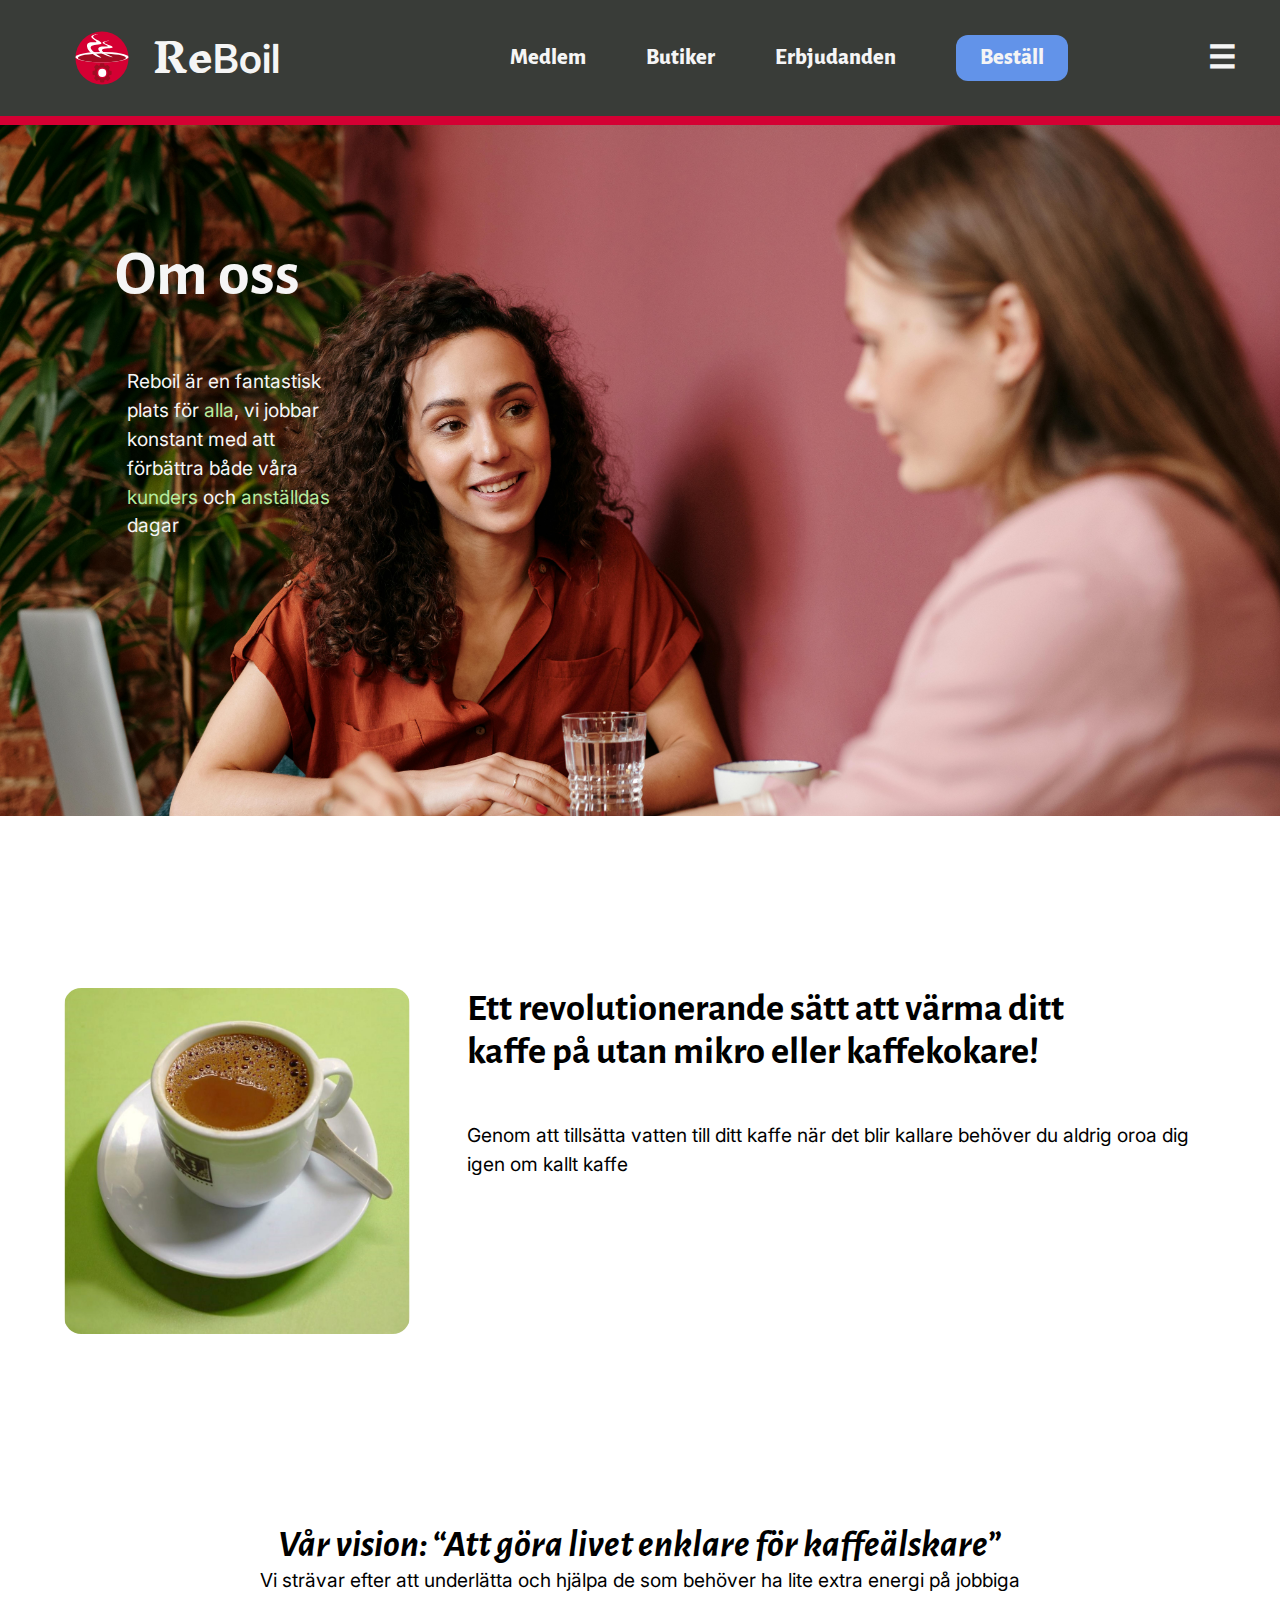
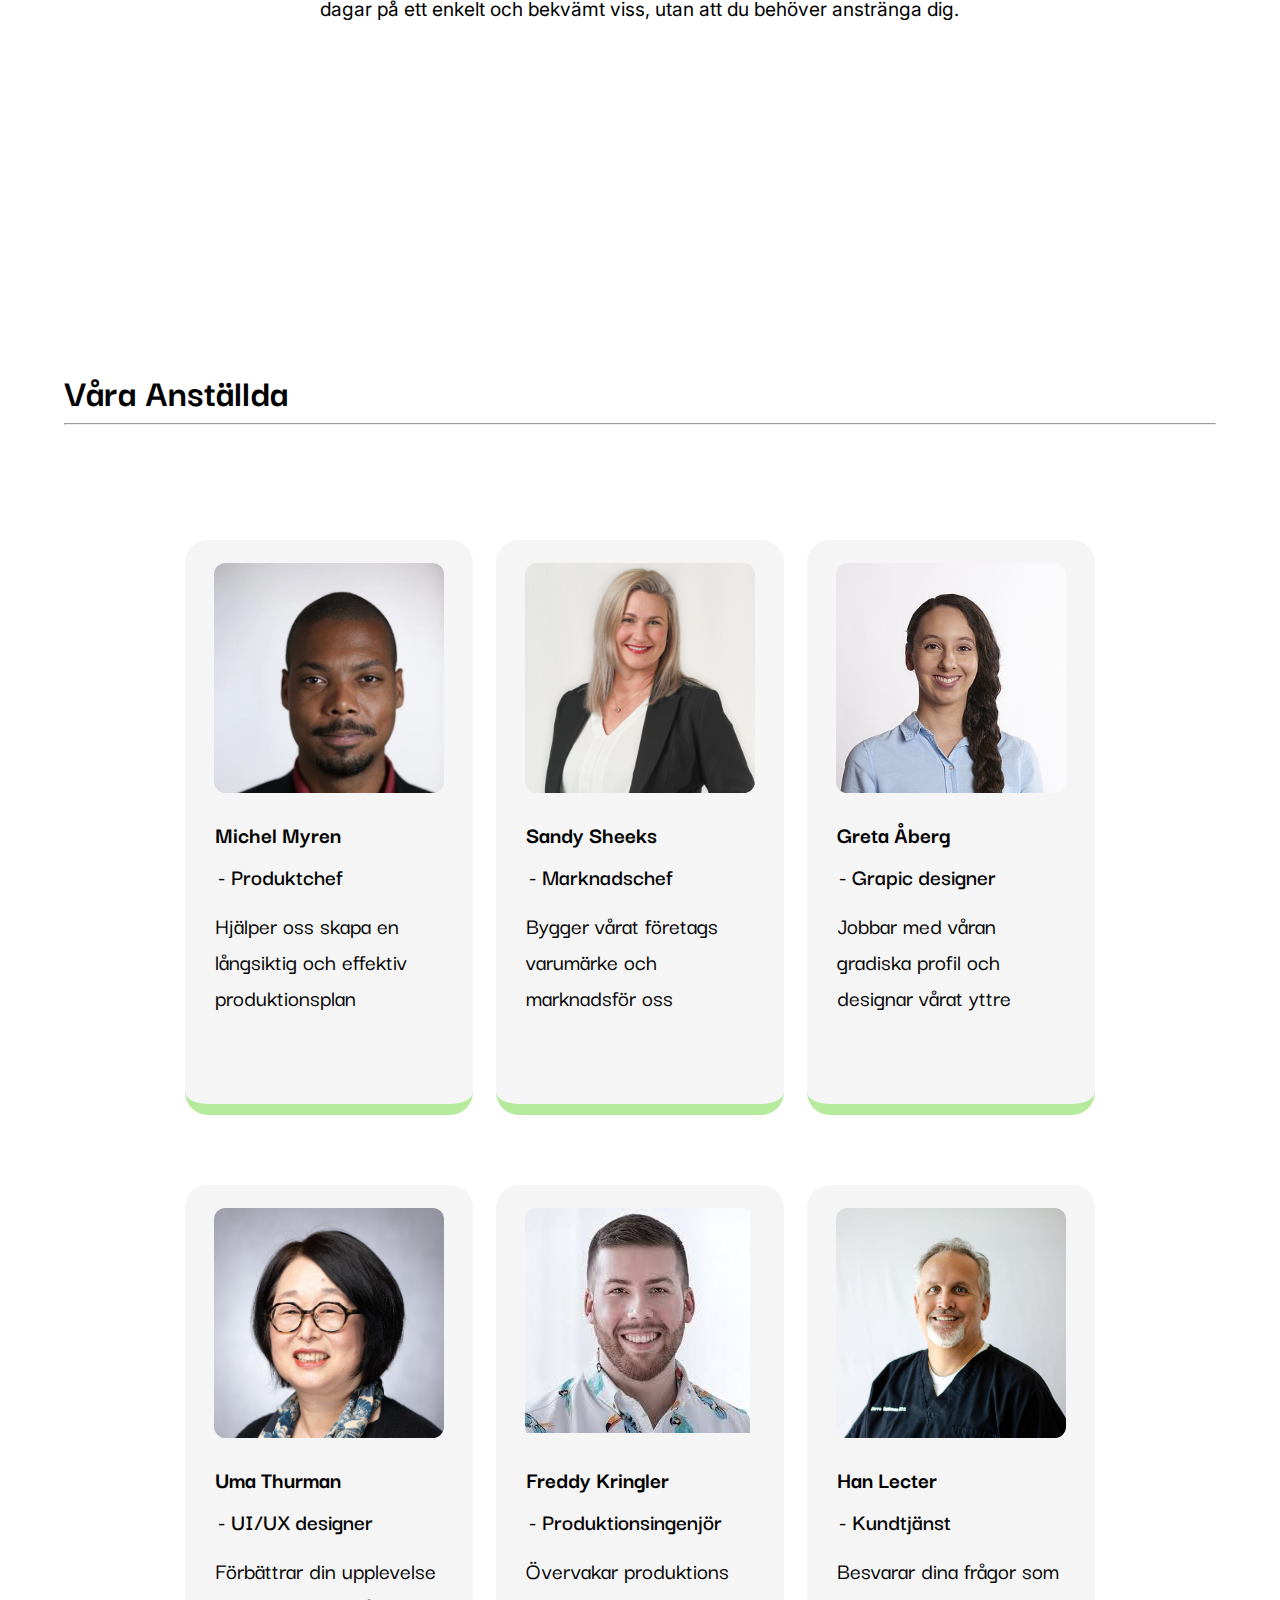
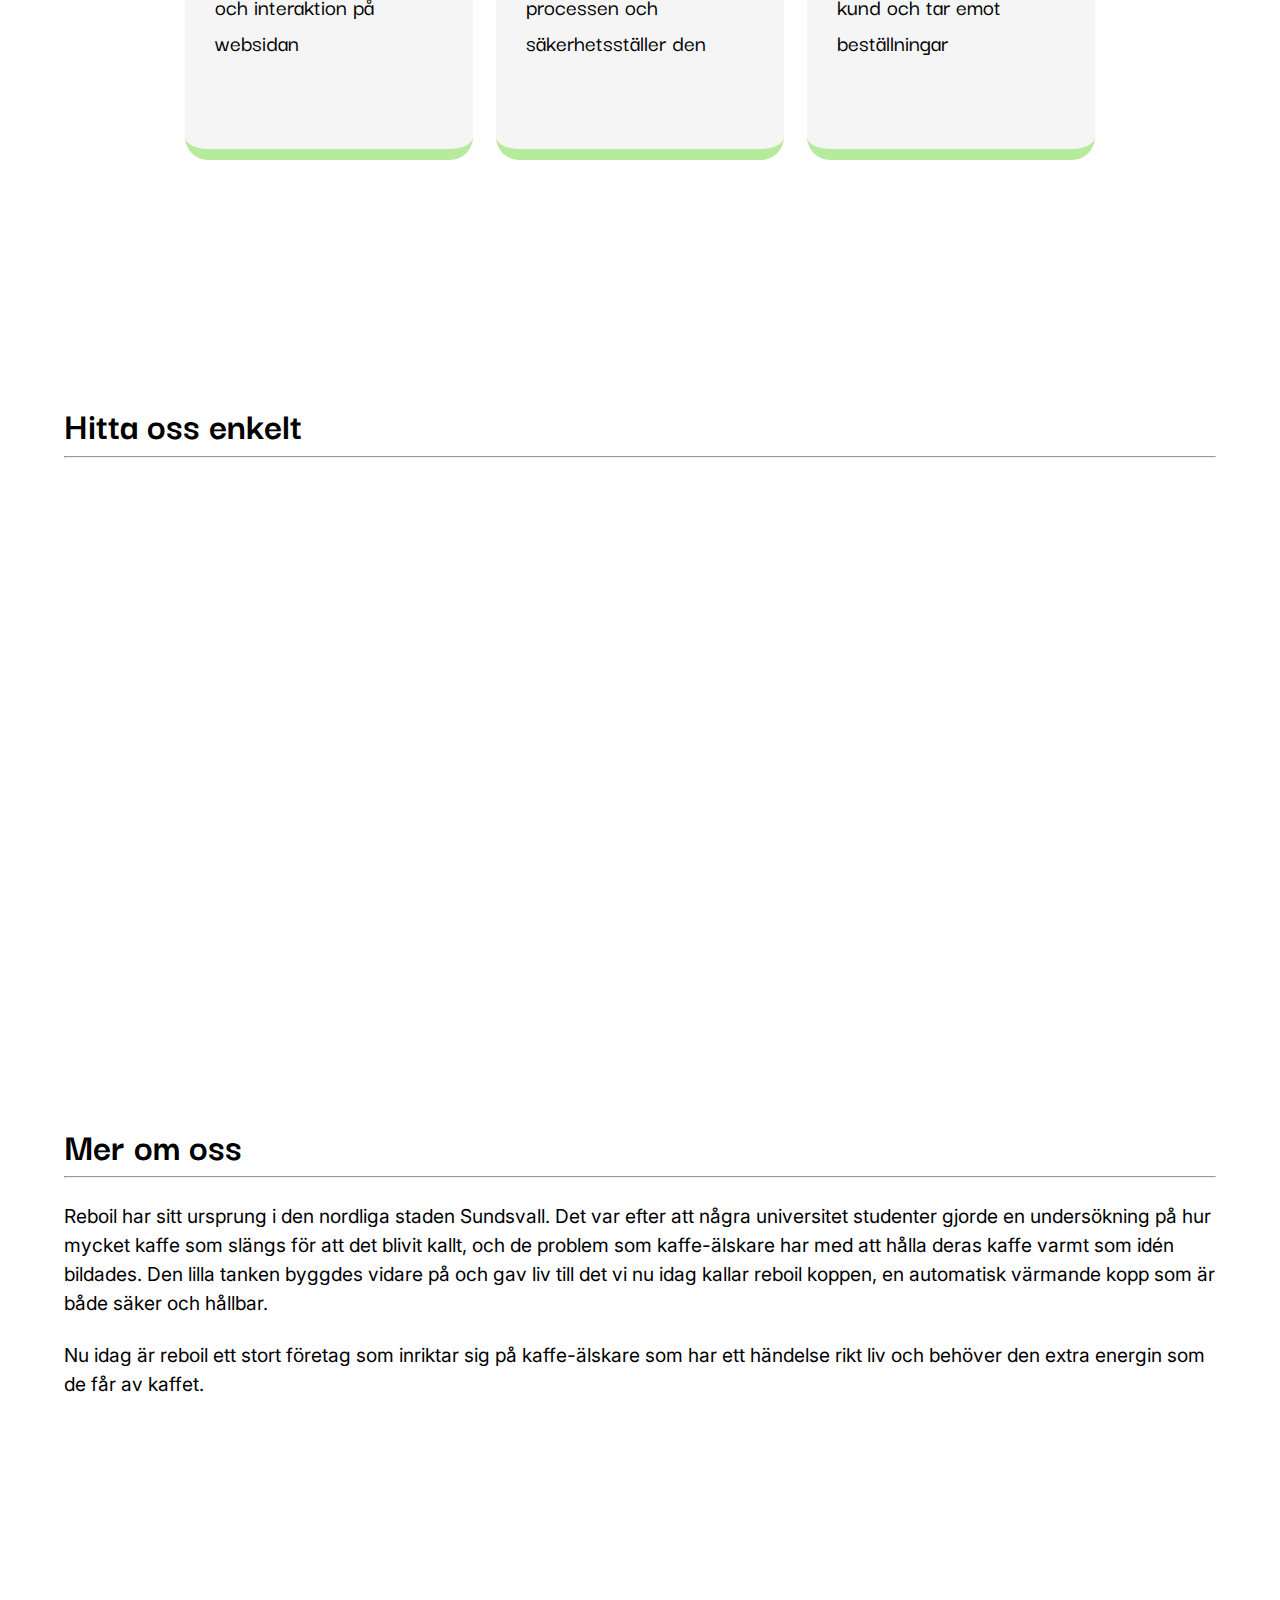
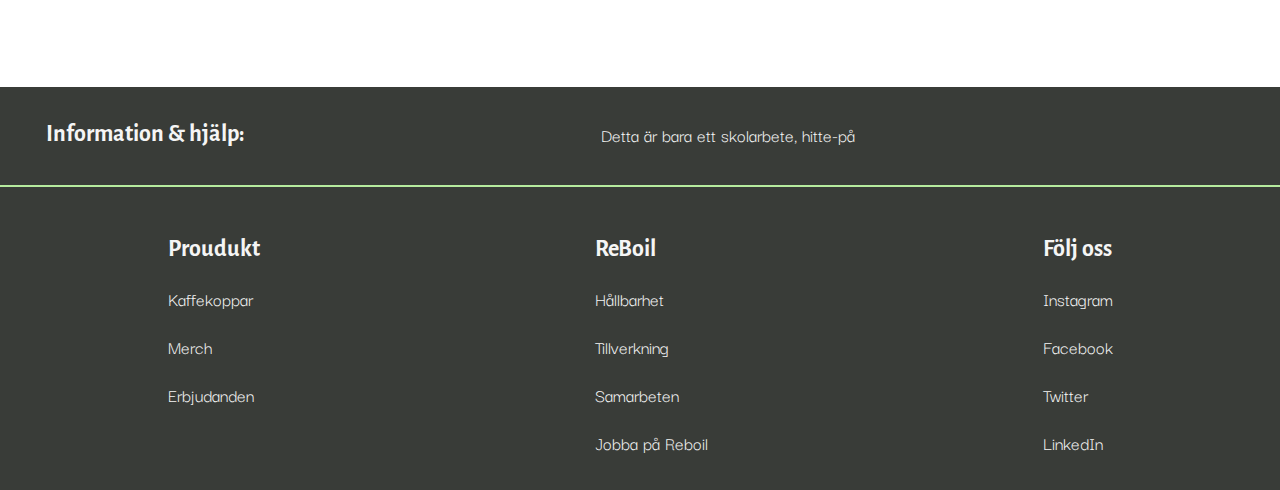
==== about.html @ 1cb710e5 "About, almost done" ====
<!DOCTYPE html>
<html lang="sv">
<head>
    <meta charset="UTF-8">
    <meta name="viewport" content="width=device-width, initial-scale=1.0">
    <title>Om - Reboil</title>
    <link rel="icon" href="images/reboil.logo.svg">
    
    <link rel="stylesheet" href="css/style.css">
    <link rel="stylesheet" href="css/reset.css">
    <link rel="stylesheet" href="css/styleAbout.css">

    <link rel="preconnect" href="https://fonts.googleapis.com">
    <link rel="preconnect" href="https://fonts.gstatic.com" crossorigin>
    <link href="https://fonts.googleapis.com/css2?family=Alegreya+Sans:wght@400;500;700;800&family=Darker+Grotesque:wght@300..900&family=Inknut+Antiqua:wght@400;500;600;700;800;900&family=Inter:ital,opsz,wght@0,14..32,100..900;1,14..32,100..900&display=swap" rel="stylesheet">

</head>

<body>

    <div id="sidenav" class="sideNav">
        <a style="margin: 0; background-color: inherit; border: none; padding-right: 0;" href="javascript:void(0)" class="closebtn"
        onclick="closeNav()">&times;</a>

        <a href="about.html">Om</a>
        <a href="#">Medlem</a>
        <a href="#">Butiker</a>
        <a href="#">Erbjudanden</a>
        <a href="grafikProfile.html">Grafisk profil</a>
        <a href="#">Github</a>
    </div>

    <div id="bodyContent">

        <header>
            <nav>
                <div class="navbar">
                    <a href="index.html">
                        <div class="brand">
                            <img class="logo" src="images/reboil.logo.svg" alt="logo">
                            <div class="brand-text">
                                <p class="first-brand">Re</p>
                                <p class="second-brand">Boil</p>
                            </div>
                        </div>
                    </a>
                    <div class="nav">
                        <ul class="nav-list">
                            <li id="button" >
                                <a href="#">Medlem</a>
                            </li>
                            </li>
                            <li id="button">
                                <a href="#">Butiker</a>
                            </li>
                            <li id="button">
                                <a href="#">Erbjudanden</a>
                            </li>
                            <li  class = "call-for-action">
                                <a href="#">Beställ</a>
                            </li>
                                <span  class="hamburger" onclick="openNav()">☰</span>
                        </ul>
                    </div>
                </div>
            </nav>
        </header>
        <div class="about-hero">
            <div class="content">
                <h1>Om oss</h1>
                <p>Reboil är en fantastisk plats för <span>alla</span>, vi jobbar konstant med att förbättra både våra <span>kunders</span> och <span>anställdas</span> dagar</p>
            </div>
        </div>
        <main>
            <div class="first-box">
                <img src="images/a-cup-of-coffee-on-a-saucer.jpg" alt="green-cup">
                <div class="text">
                    <h1>Ett revolutionerande sätt att värma ditt kaffe på utan mikro eller kaffekokare!</h3>
                    <p>Genom att tillsätta vatten till ditt kaffe när det blir kallare behöver du aldrig oroa dig igen om kallt kaffe</p>
                </div>
            </div>
            <div class="vision">
                <h1><i>Vår vision:  “Att göra livet enklare för kaffeälskare”</i></h3>
                <p>Vi strävar efter att underlätta och hjälpa de som behöver ha lite extra energi på jobbiga dagar på ett enkelt och bekvämt viss, utan att du behöver anstränga dig.</p>
            </div>
            <div>
                <h2>Våra Anställda</h3>
                <hr>
                <div  class="cards">
                    <div class="row_one">
                        <div class="card">
                            <div class="image">
                                <img src="images/man-headshot-2.webp" alt="https://encrypted-tbn0.gstatic.com/images?q=tbn:ANd9GcROBXGkGY0OAPrsIO7DfJ2V6NmvfLCjQ-GbMQ&s">
                            </div>
                            <p class="name"><b>Michel Myren</b></p>
                            <p class="roll">- Produktchef</p>
                            <p>Hjälper oss skapa en långsiktig och effektiv produktionsplan</p>
                        </div>
                        <div class="card">
                            <div class="image">
                                <img src="images/person-headshot-2.jpg" alt="https://images.squarespace-cdn.com/content/v1/5dc5af1ad55ff401764113e5/1625854773378-QRZ61SEQ5XHWVGUWQWJQ/DSC_9429_HR.jpg">
                            </div>
                            <p class="name"><b>Sandy Sheeks</b></p>
                            <p class="roll">- Marknadschef</p>
                            <p>Bygger vårat företags varumärke och marknadsför oss</p>
                        </div>
                        <div class="card">
                            <div class="image">
                                <img src="images/smiling-corporate-lady-executive.jpg" alt="https://encrypted-tbn0.gstatic.com/images?q=tbn:ANd9GcTwt_XyX2diEJX2bJWyrlTNoRmj9rad6Hz3jw&s">
                            </div>
                            <p class="name"><b>Greta Åberg</b></p>
                            <p class="roll">- Grapic designer</p>
                            <p>Jobbar med våran gradiska profil och designar vårat yttre</p>
                        </div>
                    </div>

                    <div class="row_two">
                        <div class="card">
                            <div class="image">
                                <img src="images/Emily-Murase-Headshot.jpeg" alt="https://www.google.com/url?sa=i&url=https%3A%2F%2Fjacl.org%2F2023-convention-workshops&psig=AOvVaw3XQvxloNkL2Y9PewbBGk3r&ust=1740662647990000&source=images&cd=vfe&opi=89978449&ved=0CBQQjRxqFwoTCKDbuOm34YsDFQAAAAAdAAAAABAE">
                            </div>
                            <p class="name"><b>Uma Thurman</b></p>
                            <p class="roll">- UI/UX designer</p>
                            <p>Förbättrar din upplevelse och interaktion på websidan</p>
                        </div>
                        <div class="card">
                            <div class="image">
                                <img src="images/headshot-man.jpg" alt="https://www.google.com/url?sa=i&url=https%3A%2F%2Fparakeeto.com%2Fblog%2Fresource-utilization-capacity-planning-for-marketing-agency-2%2F&psig=AOvVaw2TzJ4npzaL3rqphkR5uXH3&ust=1740662204462000&source=images&cd=vfe&opi=89978449&ved=0CBQQjRxqFwoTCLDg3p-34YsDFQAAAAAdAAAAABAE">
                            </div>
                            <p class="name"><b>Freddy Kringler</b></p>
                            <p class="roll">- Produktionsingenjör</p>
                            <p>Övervakar produktions processen och säkerhetsställer den</p>
                        </div>
                        <div class="card">
                            <div class="image">
                                <img src="images/Dr.-Huntsman-Headshot-Web.jpg" alt="https://www.google.com/url?sa=i&url=https%3A%2F%2Forthodana.com%2Four-practice%2Fdr-steve-huntsman%2F&psig=AOvVaw0qYZj8twMeKP0QhAs4CNCy&ust=1740662590131000&source=images&cd=vfe&opi=89978449&ved=0CBQQjRxqFwoTCPCEotK34YsDFQAAAAAdAAAAABAE">
                            </div>
                            <p class="name"><b>Han Lecter</b></p>
                            <p class="roll">- Kundtjänst</p>
                            <p>Besvarar dina frågor som kund och tar emot beställningar</p>
                        </div>
                    </div>
                </div>
            </div>
            <div>
                <h2>Hitta oss enkelt</h3>
                <hr>
                <div>
                    <iframe src="https://www.google.com/maps/embed?pb=!1m18!1m12!1m3!1d14765.243780575496!2d17.28686500318006!3d62.44555011530874!2m3!1f0!2f0!3f0!3m2!1i1024!2i768!4f13.1!3m3!1m2!1s0x46645e28996a531d%3A0xba7418f2cd4f80a5!2s863%2041%20Birsta!5e0!3m2!1ssv!2sse!4v1740579004395!5m2!1ssv!2sse" width="600" height="450" style="border:0; border-radius: 1ch; margin-bottom: 15ch; margin-top: 2ch;" allowfullscreen="" loading="lazy" referrerpolicy="no-referrer-when-downgrade"></iframe>

                </div>
            </div>
            <div class="text">
                <h2>Mer om oss</h3>
                <hr>
                <p>Reboil har sitt ursprung i den nordliga staden Sundsvall. Det var efter att några universitet studenter gjorde en undersökning på hur mycket kaffe som slängs för att det blivit kallt, och de problem som kaffe-älskare har med att hålla deras kaffe varmt som idén bildades. Den lilla tanken byggdes vidare på och gav liv till det vi nu idag kallar reboil koppen, en automatisk värmande kopp som är både säker och hållbar.</p>
                <p>Nu idag är reboil ett stort företag som inriktar sig på kaffe-älskare som har ett händelse rikt liv och behöver den extra energin som de får av kaffet.</p>
            </div>
        </main>

        <footer>
            <div class = "top-footer">
                <h3>Information & hjälp:</h3>
                <p>Detta är bara ett skolarbete, hitte-på</p>
            </div>
            <div class = "bottom-footer">
                <div class="box">
                    <h3>Proudukt</h3>
                    <ul>
                        <li>Kaffekoppar</li>
                        <li>Merch</li>
                        <li>Erbjudanden</li>
                    </ul>
                </div>
                <div class="box">
                    <h3>ReBoil</h3>
                    <ul>
                        <li>Hållbarhet</li>
                        <li>Tillverkning</li>
                        <li>Samarbeten</li>
                        <li>Jobba på Reboil</li>
                    </ul>
                </div>
                <div class="box">
                    <h3>Följ oss</h3>
                    <ul>
                        <li>Instagram</li>
                        <li>Facebook</li>
                        <li>Twitter</li>
                        <li>LinkedIn</li>
                    </ul>
                </div>
            </div>
        </footer>
    </div>
    
</body>
</html>

<script>
    function openNav() {
        document.getElementById("sidenav").style.width = "250px";
        bodyContent.style.filter = "blur(2px)";
        bodyContent.style.opacity = "80%";
        document.body.style.backgroundColor = "gray";
        sideNav.style.filter = "blur(0px)";
    }

    function closeNav() {
        document.getElementById("sidenav").style.width = "0";
        bodyContent.style.filter = "blur(0)";
        bodyContent.style.opacity = "100%";
        document.body.style.backgroundColor = "white";
        sideNav.style.filter = "blur(0)";
    }
</script>
---- css/style.css ----
h1 {
    font-family: var(--font-headlines);
  }
  
  h2, h3, h4{
    font-family: var(--font-subheading);
  }
  
  p {
    font-family: var(--font-breadcrumbs);
  }

  a {
    font-family: var(--font-headlines);
    font-weight: 800;
  }

  li {
    font-family: var(--font-headlines);
  }

body {
    color: black;
    font-family: 'Courier New', Courier, monospace;
    font-size: 1.2rem;
    line-height: 1.5;
    background-color: white;
}

.sideNav {
    color: var(--color-black);
    height: 100%;
    width: 0;
    position: fixed;
    z-index: 10;
    top: 0;
    right: 0;
    background-color: var(--color-black);
    overflow-x: hidden;
    transition: 0.5s;
    padding-top: 10ch;
    filter: none;
}

.sideNav a {
    text-decoration: none;
    font-size: 1.5rem;
    color: var(--color-white);
    display: block;
    transition: 0.3s;
    background-color: var(--color-blue);
    border: 0.5ch solid var(--color-white);
    border-right: none;
    border-bottom: none;
    border-top: none;
    margin-top: 1ch;
    margin-bottom: 1ch;
    padding: 0.5ch;
    padding-left: 2ch;
    padding-right: 5ch;
    filter: none;
}

.sideNav a:hover {
    color: var(--color-white);
    border-color: var(--color-red);
    background-color: var(--color-blue-hover);
    filter: none;
}

.sideNav .closebtn {
    position: absolute;
    top: 0;
    right: 1.5ch;
    font-size: 3.5ch;
    margin-left: 4ch;
    filter: none;
}

.navbar {
    display: flex;
    flex-wrap: wrap;
    align-items: center;
    justify-content: space-between;
    gap: 2rem;
    column-gap: 7rem;
    padding: 2ch;
    background-color: var(--color-black);
    font-size: 1.4rem;
    border-bottom: 0.6rem solid var(--color-red);
}

span {
    cursor: pointer;
}

.logo {
    width: 4.5ch;
    height: auto;
}

.brand {
    display: flex;
    flex-wrap: wrap;
    flex-direction: row;
    align-content: center;
    margin-left: 3rem;
}

.brand-text {
    display: flex;
    flex-wrap: wrap;
    flex-direction: row;
    align-content: center;
    align-items: baseline;
    padding-left: 1.5rem;
    font-size: 2.5rem;
    font-weight: bold;
    color: var(--color-white);
}

a {
    text-decoration: none;
}

.first-brand {
    font-family: var(--font-brandOne);
    font-style: normal;
    font-weight: 700;
}

.second-brand {
    font-family: var(--font-brandTwo);
    font-style: normal;
    font-weight: 600;
}

.nav {
    display: flex;
    flex-direction: row-reverse ;
    align-items: center;
}

.nav-list {
    list-style: none;
    display: flex;
    flex-wrap: wrap;
    align-items: center;
    gap: 5ch;
    font-family: var(--font-headlines);
    font-weight: 800;
    margin-right: 1rem;
    padding: 0;
    color: var(--color-white);
}

.call-for-action {
    background-color: var(--color-blue);
    padding: 0.5ch;
    padding-inline: 2ch;
    border-radius: 1ch;
}

.hamburger {
    margin-inline: auto;
    margin-left: min(10vw - 3rem, 10rem);
    font-size: 2rem;
    color: var(--color-white);
}

main {
    overflow: hidden;
    width: min(100% - 5rem, var(--container-max, 100ch));
    margin-inline: auto;
    margin-top: 15ch;
    margin-bottom: 10ch;
}

.home-hero {
    display: flex;
    flex-wrap: wrap;
    align-content: center;
    flex-direction: column;
    justify-content: center; 
    overflow: hidden;
}

.hero {
    display: grid;
    grid-auto-flow:column;
    height: var(--hero-height);
    margin-inline: auto;
    width: max(110vw - 3rem, 56rem);
    background-color: var(--color-black);
}

.hero-image {
    height: 57.7ch;
    width: 200ch;
    opacity: 75%;
}

.hero > * {
    grid-area: hero;
}

.hero-container {
    display: grid;
    grid-template-areas: "hero-container hero-container" "slogan slogan";
    place-items: center;
    z-index: 1;
}

.hero-content {
    width: 40ch;
    height: 40ch;
    padding: 2ch;
    margin-top: 5ch;
    background-color: rgba(178, 178, 178, 0.2);
    align-content: center;
    backdrop-filter: blur(5px);
    box-shadow: 2px 4px 8px #0000007b;
}

.second-content {
    width: 40ch;
    height: 40ch;
    margin-top: 5ch;
    background-color: rgba(0, 0, 0, 0.2);
    align-content: center;
    backdrop-filter: blur(5px);
}

.second-content h1 {
    color: var(--color-white);
}

.p1{
    color: var(--color-green);
}

.p2 {
    color: var(--color-white);
}

.hero-content h1 {
    margin-bottom: 2ch;
    font-size: 2rem;
    font-family: var(--font-headlines);
    font-weight: 700;
}

.hero-content p {
    font-size: 1.5rem;
    font-family: var(--font-subheading);
    font-weight: 600;
}

.hero-container > div.slogan {
    grid-area: slogan;
    text-align: center;
    font-family: var(--font-breadcrumbs);
    font-weight: 600;
    font-size: 0.7rem;
    margin-inline: 20ch;
    color: var(--color-white);
}

article {
    display: flex;
    flex-wrap: wrap;
    flex-direction: column-reverse;
    align-items: center;
}

article h2 {
    font-size: 2rem;
    font-family: var(--font-headlines);
    margin-bottom: 2ch;
}

article p {
    font-family: var(--font-breadcrumbs);
}

.card-row {
    display: flex;
    flex-wrap: nowrap;
    flex-direction: row-reverse;
    margin-bottom: 15ch;
}

.card-text {
    width: 55ch;
}

.card-one-text {
    padding-left: 10ch;
}

.card-two-text {
    padding-right: 10ch;
}

.card-image {
    margin-left: ch;
    width: 40ch;
    height: 40ch;
    border-radius: 2ch;
}

button {
    color: rgb(20, 20, 20);
    font-family: var(--font-headlines);
    font-size: 1.1rem;
    font-weight: 700;
    background-color: var(--color-blue);
    border-radius: 3ch;
    margin-top: 4ch;
    padding-block: 1.5ch;
    padding-inline: 4ch;
    border: none;
}

footer {
    background-color: var(--color-black);
    color: var(--color-white);
}

footer h3 {
    font-family: var(--font-headlines);
    font-size: 1.5rem;
}

footer p{
    font-family: var(--font-subheading);
    padding-left: 30%;
    font-size: 1.2rem-;
}

.top-footer {
    padding-block: 3ch;
    padding-inline: 4ch;
    display: flex;
    border-bottom: 0.2ch solid var(--color-green);
}

.bottom-footer {
    display: flex;
    justify-content: space-around;
    margin-top: 2ch;
    padding-bottom: 2ch;
}

footer li {
    font-family: var(--font-subheading);
    list-style: none;
    line-height: 3rem;
}

.box h3 {
    padding-bottom: 1ch;
    margin-top: 2ch;
}

@media only screen and (max-width: 1210px) {

    .card-one-text {
        padding-right: 1ch;
    }
    
    .card-two-text {
        padding-left: 1ch;
    }

    .nav-list {
        display: flex;
        gap: 2rem;
    }

    .hamburger {
        margin-left: 2rem;
        margin-right: 2rem;

    }

    .card-image {
        width: 30ch;
        height: 30ch;
    }

    .card-row {
        align-items: center;
    }

    article h2 {
        margin-bottom: 1ch;
    }
}

@media only screen and (max-width: 1037px) {
    #button {
        display: none;
    }
}

@media only screen and (max-width: 990px) {
    .brand {
        padding: 0;
    }

    .nav-list {
        margin-inline: 0;
    }

    .hamburger {
        margin-left: 0;
    }

    .hero-content {
        width: 35ch;
    }

    .card-one-text {
        margin: 0;
    }

    .card-two-text {
        margin: 0;
    }
}

@media only screen and (max-width: 876px) {
    .hero-content {
        width: 30ch;
    }

    .hero-container {
        gap: 0ch;
    }

    .card-text {
        margin-right: 2ch;
    }

    .card-one-text {
        padding-left: 8ch;
    }
    .card-two-text {
        padding-right: 5ch;
    }
}

@media only screen and (max-width: 768px) {
    .second-content {
        display: none;
    }

    .hero-container {
        display: flex;
        flex-wrap: wrap;
        justify-content: center;
    }

    .hero-content {
        width: 40ch;
        margin-inline: auto;
    }

    .card-row {
        flex-direction: column;

    }

    .card-text {
        width: auto;
        margin-left: 4ch;
    }

    .card-two-text {
        margin-top: 10ch;
        padding: 0;
    }

    .card-one-text {
        margin-bottom: 10ch;
        padding: 0;
    }

    content {
        margin-top: 10ch;
    }

}


@media only screen and (max-width: 630px) {
    .brand-text {
        display: none;
    }
    .slogan {
        width: 50ch;
    }
}

@media only screen and (max-width: 500px){
    .brand {
        margin-left: 2rem;
    }

    .navbar {
        gap: 2rem;
    }

    .hero-content {
        width: 35ch !important;
    }
}


@media only screen and (max-width: 387px){
    .brand {
        margin-left: 2rem;
    }

    .hamburger {
        margin-left: 0;
        margin-right: 2ch;
    }

    .navbar {
        padding-inline: 0;
    }

    .call-for-action {
        padding: 0.8ch;
        font-size: 1.3rem;
    }

    .hero-content {
        width: 30ch;
        padding: 3ch;
        height: 45ch;
        margin-top: 2ch;
    }

    .slogan {
        width: 40ch;
    }
}
---- css/styleAbout.css ----
.about-hero {
    display: flex;
    background-color: rgb(74, 74, 74);
    background-image: url('/images/hero-about-image.jpeg');
    background-size: cover;
    background-repeat: no-repeat;
    width: 100%;
}

.content {
    display: flex;
    flex-wrap: wrap;
    width: 20ch;
    height: 30ch;
    margin-bottom: 20ch;
    margin-top: 10ch;
    margin-inline: 10ch;
}

.content h1 {
    display: flex;
    font-size: 4rem;
    color: var(--color-white); 
}

.content p {
    width: 30ch;
    padding-top: 1ch;
    padding-left: 1ch;
    color: var(--color-white);
}

span {
    color: var(--color-green);
}

.first-box {
    display: flex;
}

.first-box .text {
    padding-left: 5ch;
}
.first-box p {
    padding-top: 2ch;
}

.first-box img {
    width: 30ch;
    height: 30ch;
    border-radius: 1.5ch;
}

.vision {
    text-align: center;
    margin-top: 15ch;
    margin-bottom: 30ch;
    justify-items: center;
}

.vision p {
    width: 70%;
}

.cards {
    display: flex;
    flex-wrap: wrap;
    justify-content: center;
    margin-top: 10ch;
    margin-bottom: 15ch;
}

.row_one {
    display: flex;
    flex-wrap: wrap;
}

.row_two {
    display: flex;
    flex-wrap: wrap;
}

.card {
    display: flex;
    align-content: center;
    flex-wrap: wrap;
    flex-direction: column;
    background-color: var(--color-white);
    width: 25ch;
    height: 50ch;
    margin-inline: 1ch;
    margin-bottom: 6ch;
    border-radius: 2ch;
    border-bottom: 1ch solid var(--color-green);
}

.roll {
    font-weight: 600 !important;
    padding-bottom: 1ch;
}

.card p {
    margin-inline: 2.5ch;
    font-family: var(--font-subheading);
    font-size: 1.5rem;
    font-weight: 500;
}

.name {
    font-family: var(--font-headlines);
    font-weight: bolder;
    font-size: 3rem;
    padding-bottom: 0.5ch;
}

.image {
    align-self: center;
    margin-top: 2ch;
    width: 20ch;
    height: 20ch;
    overflow: hidden;
    border-radius: 1ch;
    margin-bottom: 2ch;
}

h2 {
    font-size: 2.5rem;
}

.text {
    margin-bottom: 15ch;
}

.text p {
    margin-top: 2ch;
}

@media only screen and (max-width: 762px) {
    .first-box {
        align-items: center;
        flex-direction: column;
        justify-content: center;
    }
}
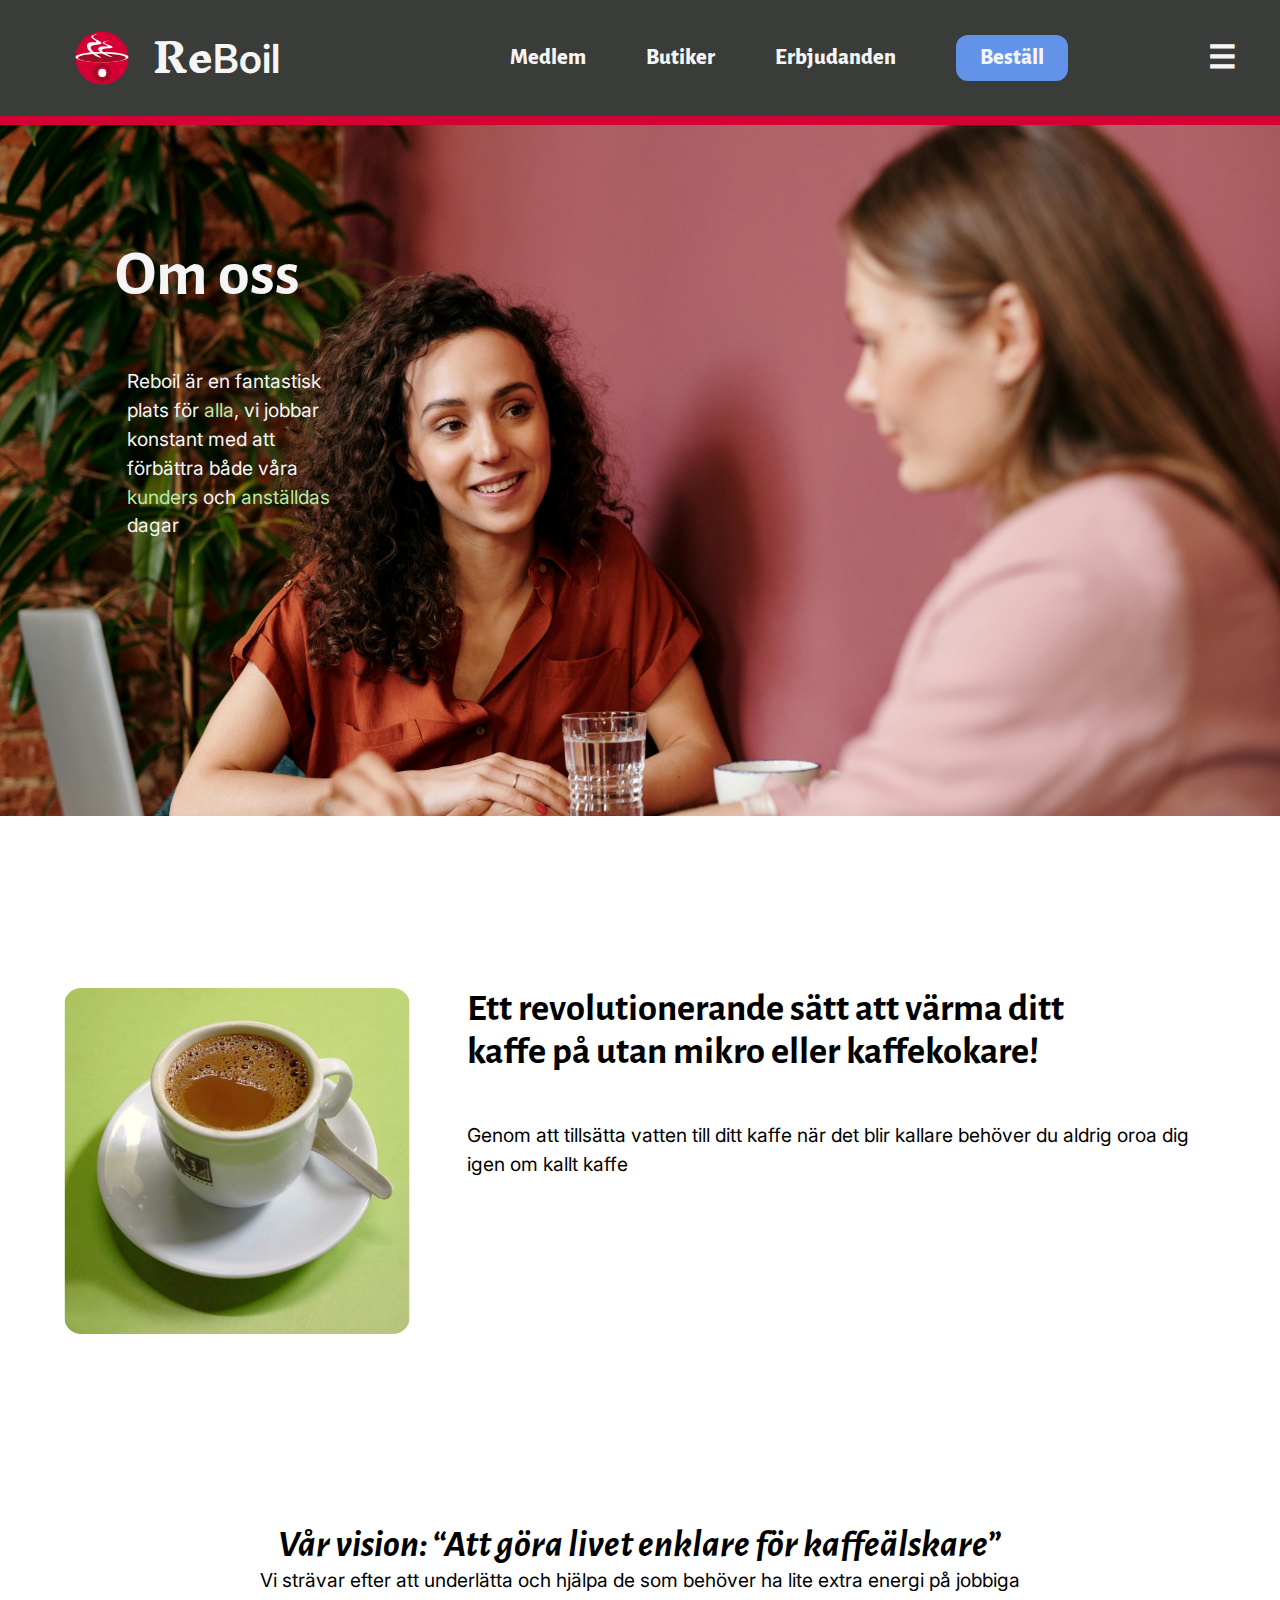
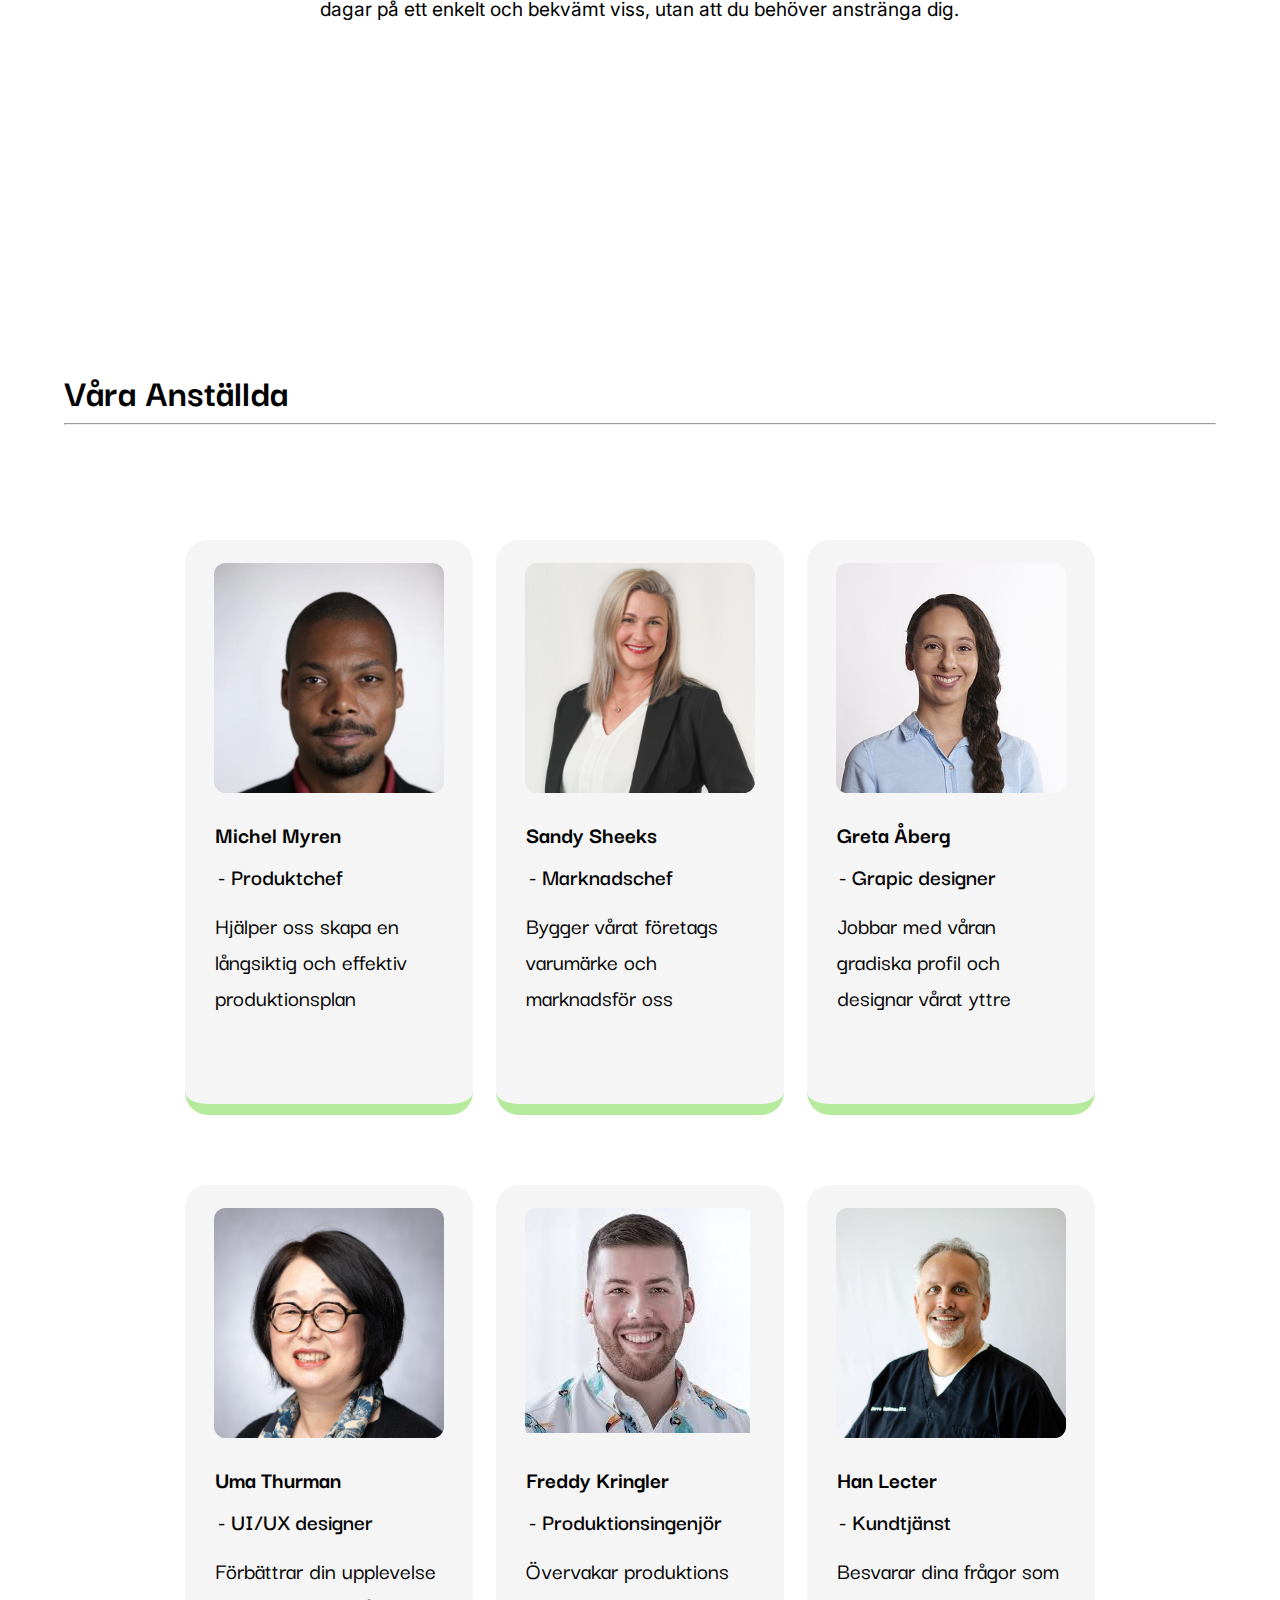
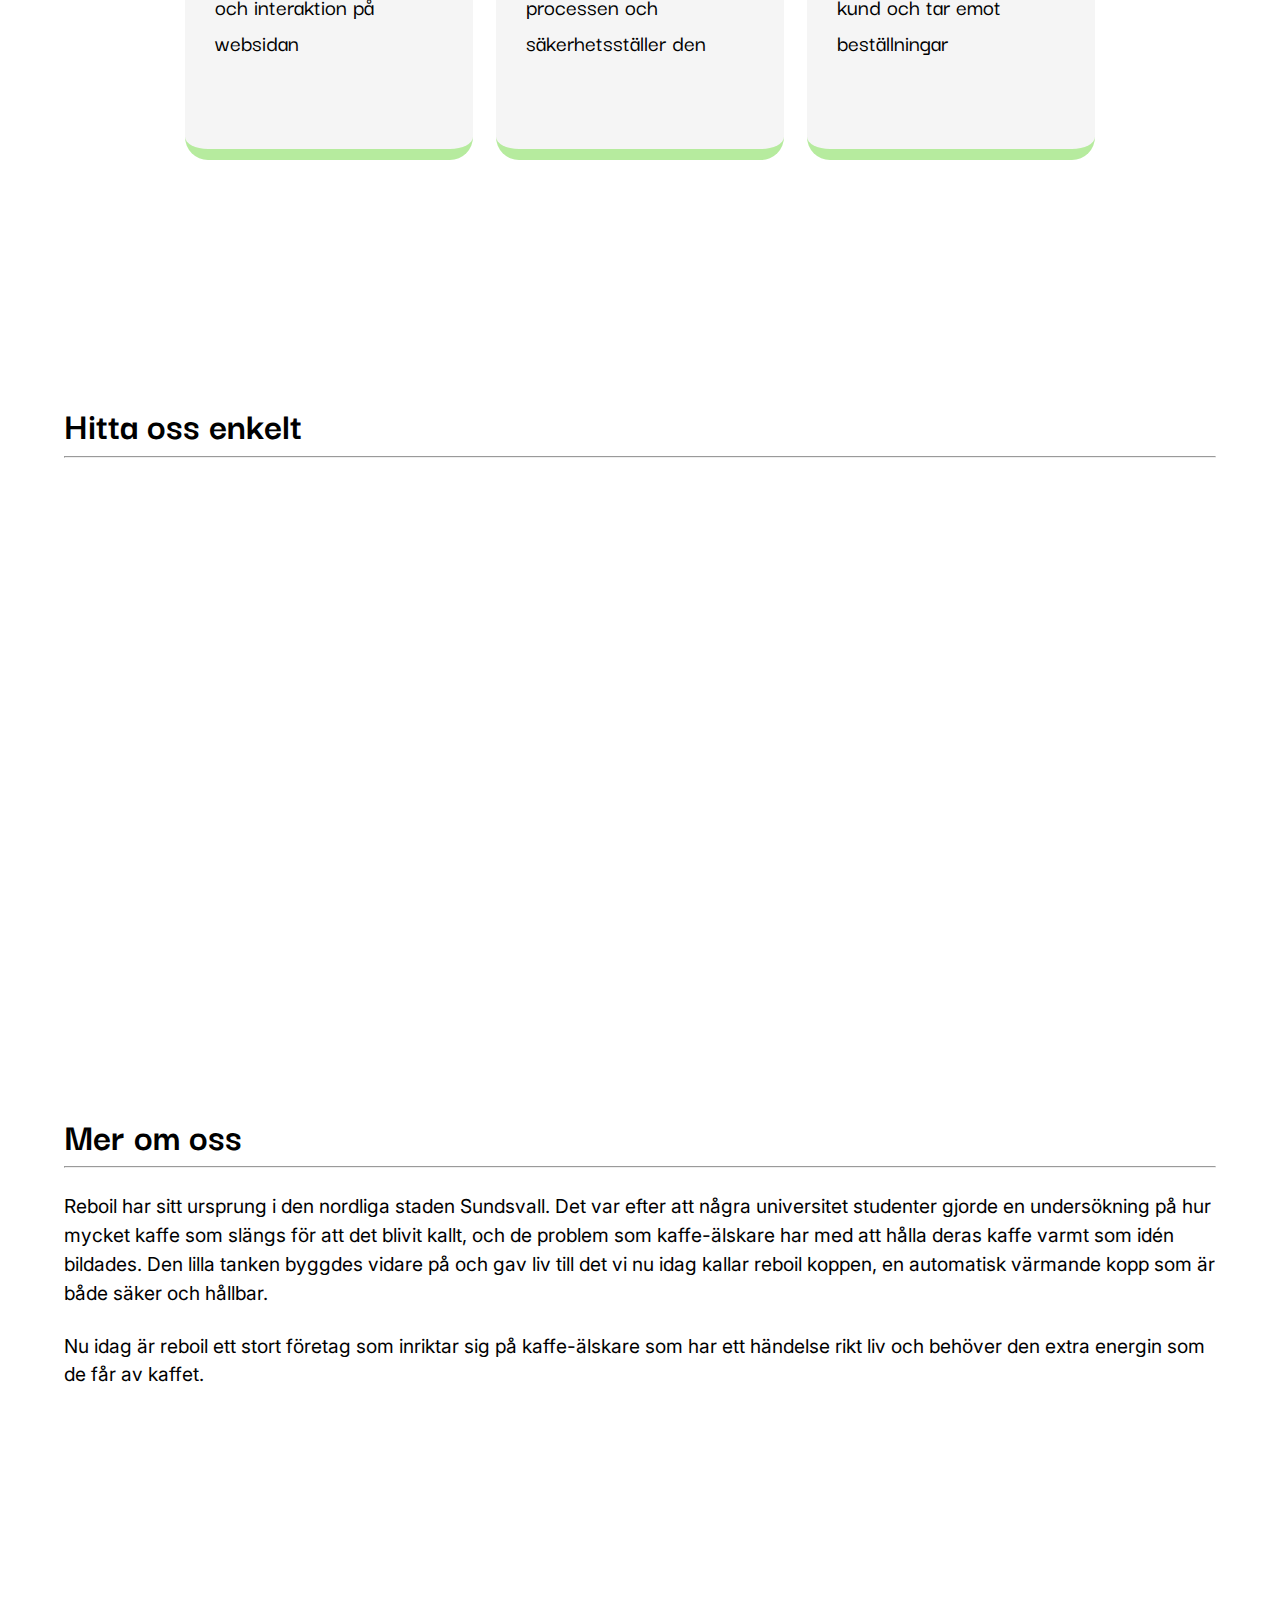
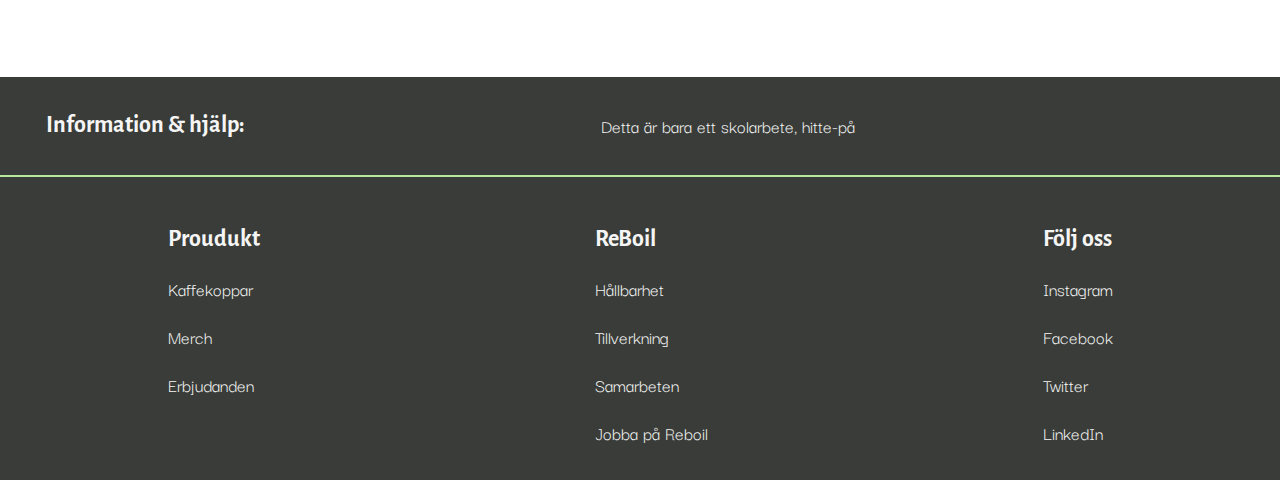
==== commit b27695f1: "phone version fixed" ====
--- a/about.html
+++ b/about.html
@@ -145,7 +145,7 @@
             <div>
                 <h2>Hitta oss enkelt</h3>
                 <hr>
-                <div>
+                <div class="map">
                     <iframe src="https://www.google.com/maps/embed?pb=!1m18!1m12!1m3!1d14765.243780575496!2d17.28686500318006!3d62.44555011530874!2m3!1f0!2f0!3f0!3m2!1i1024!2i768!4f13.1!3m3!1m2!1s0x46645e28996a531d%3A0xba7418f2cd4f80a5!2s863%2041%20Birsta!5e0!3m2!1ssv!2sse!4v1740579004395!5m2!1ssv!2sse" width="600" height="450" style="border:0; border-radius: 1ch; margin-bottom: 15ch; margin-top: 2ch;" allowfullscreen="" loading="lazy" referrerpolicy="no-referrer-when-downgrade"></iframe>
 
                 </div>
--- a/css/styleAbout.css
+++ b/css/styleAbout.css
@@ -1,7 +1,7 @@
 .about-hero {
     display: flex;
     background-color: rgb(74, 74, 74);
-    background-image: url('/images/hero-about-image.jpeg');
+    background-image: url('../images/hero-about-image.png');
     background-size: cover;
     background-repeat: no-repeat;
     width: 100%;
@@ -135,10 +135,23 @@
     margin-top: 2ch;
 }
 
+.map {
+    display: flex;
+}
+
 @media only screen and (max-width: 762px) {
+    .content {
+        margin-left: 2ch !important;
+    }
+
     .first-box {
         align-items: center;
         flex-direction: column;
         justify-content: center;
     }
+
+    .text {
+        margin-top: 5ch;
+        padding-left: 1ch !important;
+    }
 }
